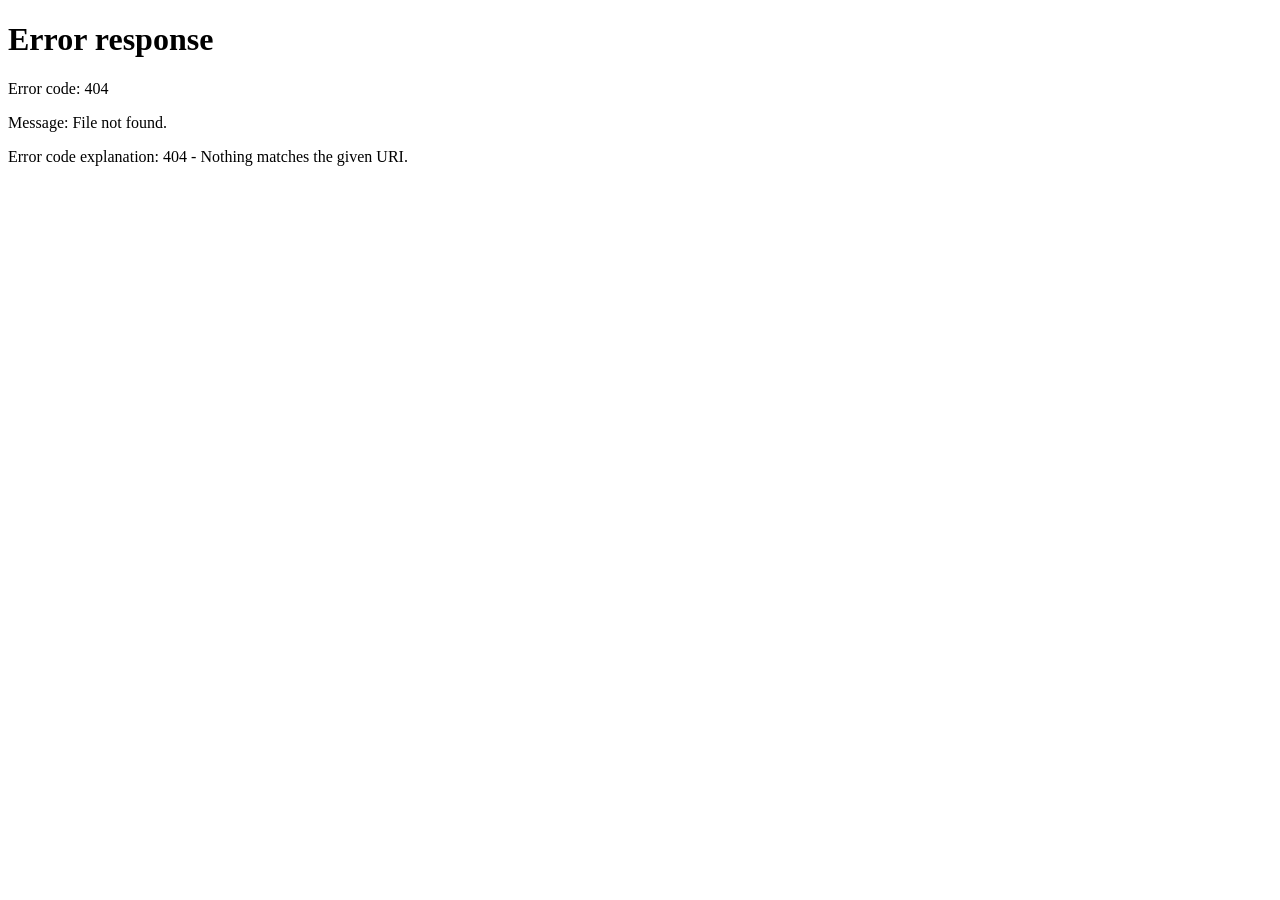
==== dashboard.html @ 6e48a285 "Add files via upload" ====
<!doctype html>
<html>
  <head>
    <title>Dashboard Bakery</title>

    <link rel="stylesheet" href="style.css" />
  </head>

  <body
    onload="
      cekLogin();
      tampilRiwayat();
    "
  >
    <div class="dashboard">
      <h1>🍰 Sweet Bakery</h1>

      <h2>
        Selamat datang,
        <span id="nama"></span>
      </h2>

      <div class="menu">
        <div class="produk">
          🥖
          <h3>Bread</h3>
          <p>Fresh Bread</p>
        </div>

        <div class="produk">
          🥐
          <h3>Croisant</h3>
          <p>French bread</p>
        </div>

        <div class="produk">
          ☕
          <h3>Tea</h3>
          <p>premium Tea</p>
        </div>
      </div>

<div class="aksi">
  <a href="riwayat.html">
    <button class="btn-dashboard">
      Riwayat Login
    </button>
  </a>

  <a href="https://oluna20-rgb.github.io/d1-js/">
    <button class="btn-dashboard">
      Website bakery
    </button>
  </a>
</div>

    <script src="script.js"></script>

    <script>
      document.getElementById("nama").innerHTML = localStorage.getItem("user");
    </script>
  </body>
</html>
---- style.css ----
* {
  box-sizing: border-box;

  font-family: "Segoe UI", sans-serif;
}

body {
  min-height: 100vh;

  display: flex;

  justify-content: center;

  align-items: center;

  background: linear-gradient(135deg, #f7d9a8, #fff3d6);
}

.card,
.dashboard {
  background: #fffaf0;

  width: 400px;

  padding: 35px;

  border-radius: 25px;

  text-align: center;

  box-shadow: 0 15px 35px #8b451355;

  border: 3px solid #d2691e;
}

.logo {
  font-size: 60px;
}

h1 {
  color: #8b4513;
}

h2 {
  color: #a0522d;
}

.subtitle {
  color: #795548;
}

input {
  width: 100%;

  padding: 14px;

  margin: 10px 0;

  border-radius: 15px;

  border: 2px solid #deb887;

  background: #fff;

  font-size: 16px;
}

button {
  width: 100%;

  padding: 14px;

  margin-top: 15px;

  border: none;

  border-radius: 20px;

  background: #d2691e;

  color: white;

  font-size: 17px;

  cursor: pointer;
}

button:hover {
  background: #8b4513;
}

a {
  display: block;

  margin-top: 20px;

  color: #a0522d;

  text-decoration: none;
}

#pesan {
  color: red;
}

.menu {
  display: flex;

  gap: 10px;

  margin: 20px 0;
}

.produk {
  background: #ffe4b5;

  padding: 15px;

  border-radius: 15px;

  flex: 1;
}

table {
  width: 100%;

  border-collapse: collapse;

  margin-top: 15px;
}

td,
th {
  padding: 10px;

  border: 1px solid #d2691e;
}

.aksi {
  display: flex;
  gap: 15px;
  margin-top: 25px;
}

.aksi a {
  flex: 1;
  margin: 0;
}

.btn-dashboard {
  width: 100%;
  padding: 15px;

  border: none;
  border-radius: 25px;

  background: linear-gradient(135deg, #d2691e, #b45f06);

  color: white;

  font-size: 16px;
  font-weight: bold;

  cursor: pointer;

  box-shadow: 0 8px 15px #8b451355;

  transition: 0.3s;
}

.btn-dashboard:hover {
  transform: translateY(-3px);

  background: linear-gradient(135deg, #8b4513, #a0522d);
}
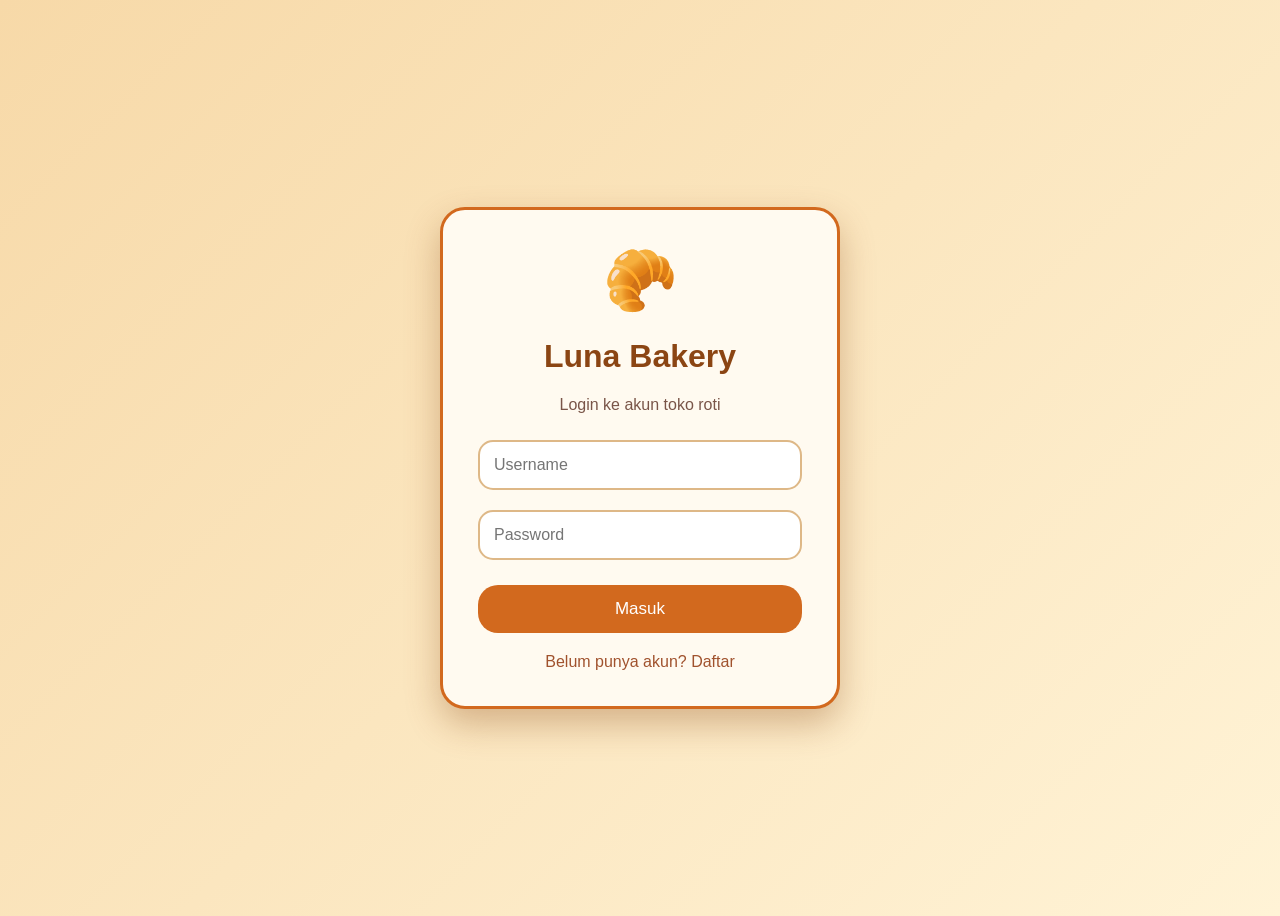
==== commit 4f45d768: "dashboard.html" ====
--- a/dashboard.html
+++ b/dashboard.html
@@ -13,7 +13,7 @@
     "
   >
     <div class="dashboard">
-      <h1>🍰 Sweet Bakery</h1>
+      <h1>🍰 Luna Bakery</h1>
 
       <h2>
         Selamat datang,
